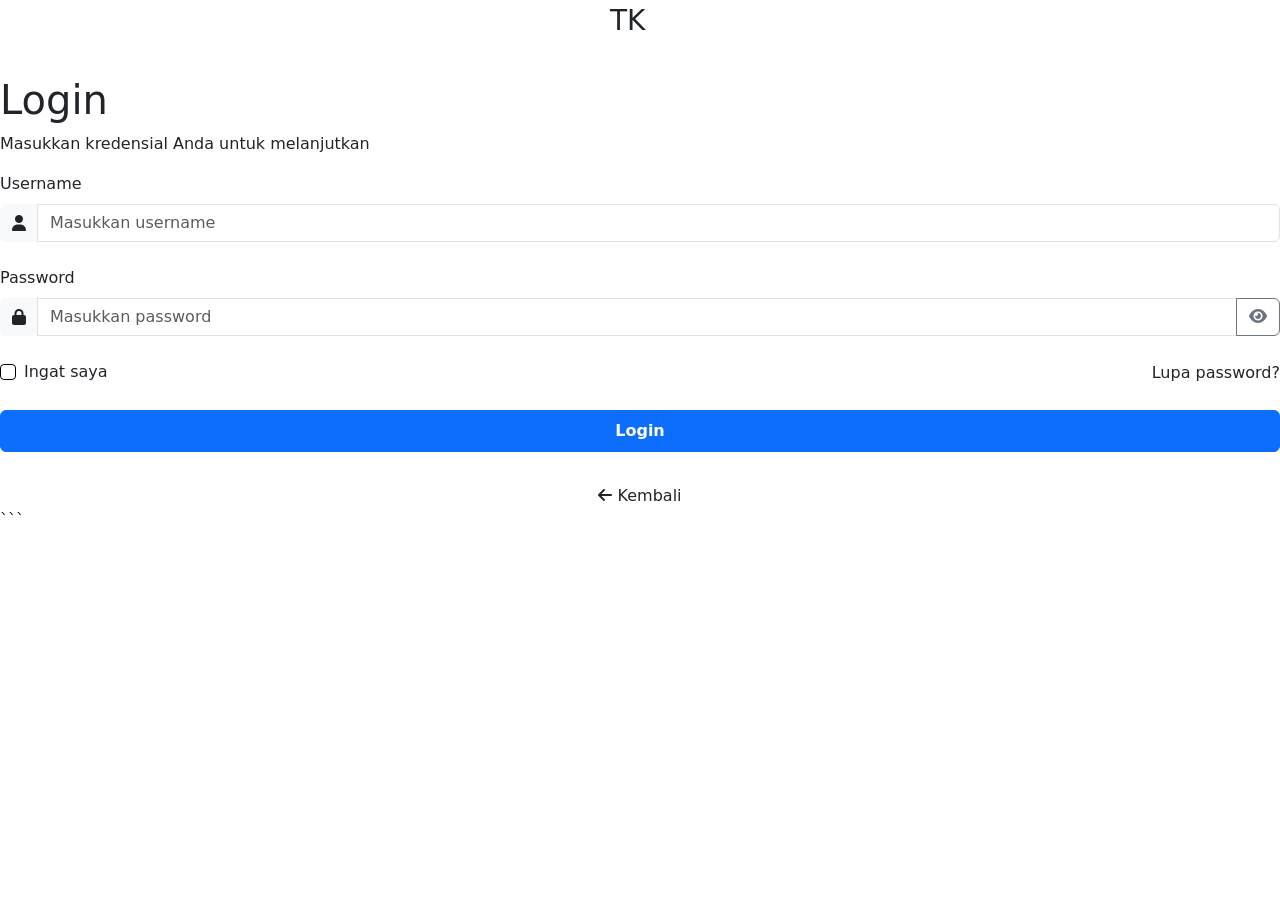
==== login-wali.html @ 8e35b64f "Initial commit" ====
<!DOCTYPE html>

<html lang="id">
<head>
    <meta charset="UTF-8">
    <meta name="viewport" content="width=device-width, initial-scale=1.0">
    <title>Login Wali Murid - Sistem Asesmen Anak TK</title>
<link href="https://cdn.jsdelivr.net/npm/bootstrap@5.3.0/dist/css/bootstrap.min.css" rel="stylesheet">
<link href="https://cdnjs.cloudflare.com/ajax/libs/font-awesome/6.4.0/css/all.min.css" rel="stylesheet">
<link rel="stylesheet" href="css/style.css">
</head>

<body>
<div class="login-container">
    <div class="login-box">
        <div class="login-header">
            <div class="school-logo mb-3 mx-auto" style="width: 60px; height: 60px; font-size: 28px;">
                TK
            </div>
            <h1>Login</h1>
            <p>Masukkan kredensial Anda untuk melanjutkan</p>
        </div>

        <form id="loginForm">
            <div class="mb-4">
                <label for="username" class="form-label">Username</label>
                <div class="input-group">
                    <span class="input-group-text" style="background-color: #F8F9FA; border: 1px solid var(--border-color);">
                        <i class="fas fa-user" style="color: var(--primary-color);"></i>
                    </span>
                    <input
                        type="text"
                        class="form-control"
                        id="username"
                        placeholder="Masukkan username"
                    >
                </div>
            </div>

            <div class="mb-4">
                <label for="password" class="form-label">Password</label>
                <div class="input-group">
                    <span class="input-group-text" style="background-color: #F8F9FA; border: 1px solid var(--border-color);">
                        <i class="fas fa-lock" style="color: var(--primary-color);"></i>
                    </span>

                    <input
                        type="password"
                        class="form-control"
                        id="password"
                        placeholder="Masukkan password"
                    >

                    <button
                        class="btn btn-outline-secondary"
                        type="button"
                        id="togglePassword"
                    >
                        <i class="fas fa-eye"></i>
                    </button>
                </div>
            </div>

            <div class="d-flex justify-content-between align-items-center mb-4">
                <div class="form-check">
                    <input
                        class="form-check-input"
                        type="checkbox"
                        id="remember"
                        style="border-color: var(--primary-color);"
                    >
                    <label class="form-check-label" for="remember">
                        Ingat saya
                    </label>
                </div>

                <a
                    href="#"
                    class="text-decoration-none"
                    style="color: var(--primary-color); font-weight: 500;"
                >
                    Lupa password?
                </a>
            </div>

            <button
                type="submit"
                class="btn btn-primary w-100 fw-bold py-2 mb-3"
            >
                Login
            </button>
        </form>

        <div class="text-center">
            <a
                href="index.html"
                class="text-decoration-none d-block mt-3"
                style="color: var(--primary-color); font-weight: 500;"
            >
                <i class="fas fa-arrow-left"></i> Kembali
            </a>
        </div>
    </div>
</div>

<script>
    // Tampilkan / sembunyikan password
    document.getElementById('togglePassword').addEventListener('click', function () {
        const passwordInput = document.getElementById('password');
        const icon = this.querySelector('i');

        if (passwordInput.type === 'password') {
            passwordInput.type = 'text';
            icon.classList.remove('fa-eye');
            icon.classList.add('fa-eye-slash');
        } else {
            passwordInput.type = 'password';
            icon.classList.remove('fa-eye-slash');
            icon.classList.add('fa-eye');
        }
    });

    // Langsung masuk dashboard tanpa autentikasi
    document.getElementById('loginForm').addEventListener('submit', function (e) {
        e.preventDefault();

        // Redirect ke dashboard wali
        window.location.href = 'dashboard-wali.html';
    });
</script>

<script src="https://cdn.jsdelivr.net/npm/bootstrap@5.3.0/dist/js/bootstrap.bundle.min.js"></script>
```

</body>
</html>
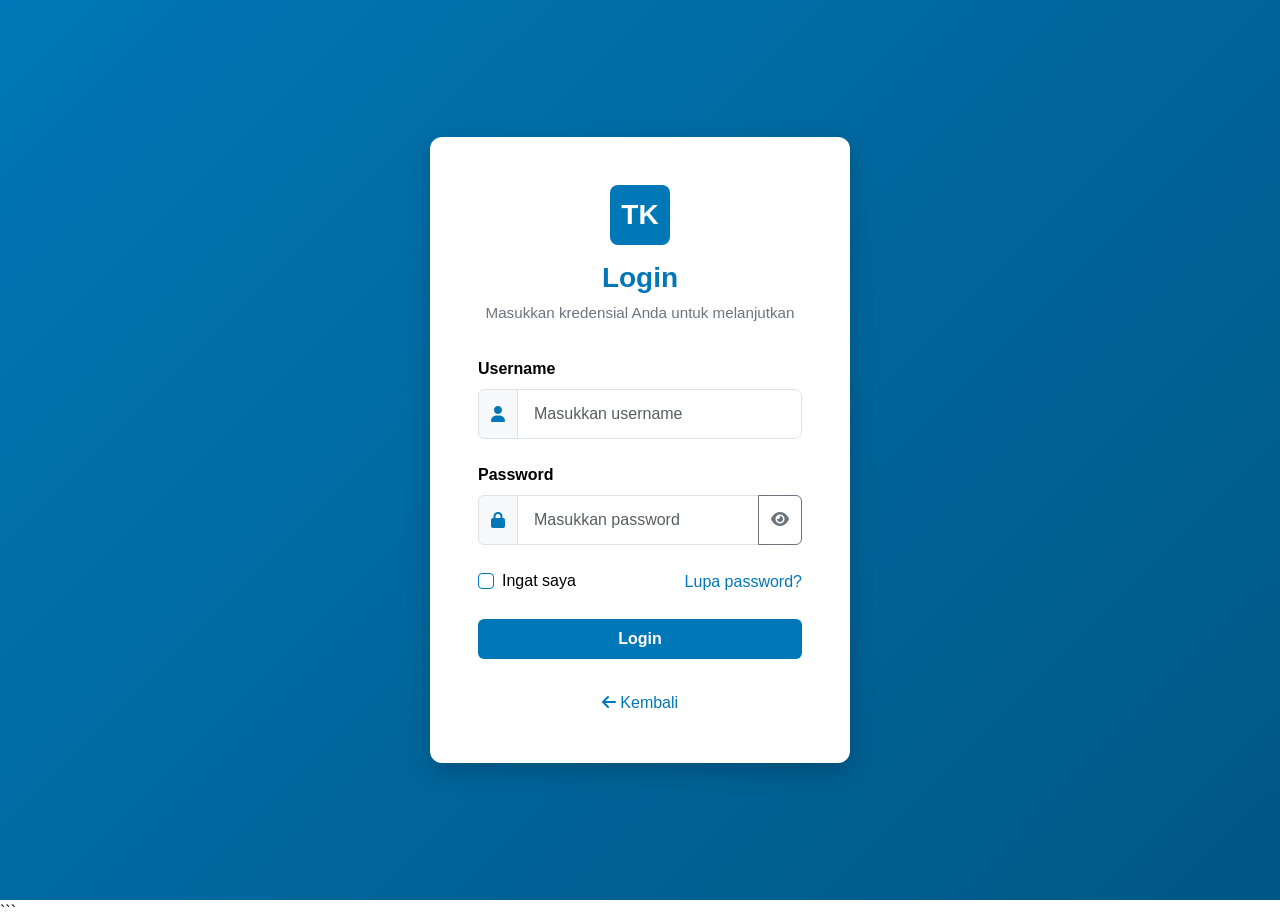
==== commit 6aaa0fd4: "update fitur login" ====
--- a/login-wali.html
+++ b/login-wali.html
@@ -7,7 +7,7 @@
     <title>Login Wali Murid - Sistem Asesmen Anak TK</title>
 <link href="https://cdn.jsdelivr.net/npm/bootstrap@5.3.0/dist/css/bootstrap.min.css" rel="stylesheet">
 <link href="https://cdnjs.cloudflare.com/ajax/libs/font-awesome/6.4.0/css/all.min.css" rel="stylesheet">
-<link rel="stylesheet" href="css/style.css">
+<link rel="stylesheet" href="assets/css/style.css">
 </head>
 
 <body>
--- a/assets/css/style.css
+++ b/assets/css/style.css
@@ -0,0 +1,902 @@
+/* Color Palette */
+:root {
+    --primary-color: #0077B6;
+    --primary-hover: #005785;
+    --primary-disabled: #023F5F;
+    --accent-color: #5ABAEC;
+    --bg-primary: #FFFFFF;
+    --bg-secondary: #E4E4E4;
+    --sidebar-bg: #C4C5CD;
+    --text-color: #000000;
+    --text-light: #6C757D;
+    --border-color: #DEE2E6;
+    --secondary:#FFC107;
+    --light-bg:#F5F8FC;
+}
+
+/* General Styles */
+* {
+    margin: 0;
+    padding: 0;
+    box-sizing: border-box;
+}
+
+html, body {
+    font-family: 'Segoe UI', Tahoma, Geneva, Verdana, sans-serif;
+    color: var(--text-color);
+    background-color: var(--bg-primary);
+}
+
+/* Primary Button Override */
+.btn-primary {
+    background-color: var(--primary-color);
+    border-color: var(--primary-color);
+    color: white;
+}
+
+.btn-primary:hover {
+    background-color: var(--primary-hover);
+    border-color: var(--primary-hover);
+    color: white;
+}
+
+.btn-primary:disabled {
+    background-color: var(--primary-disabled);
+    border-color: var(--primary-disabled);
+}
+
+/* Outline Primary Button */
+.btn-outline-primary {
+    color: var(--primary-color);
+    border-color: var(--primary-color);
+}
+
+.btn-outline-primary:hover {
+    background-color: var(--primary-color);
+    border-color: var(--primary-color);
+    color: white;
+}
+
+/* Accent Button */
+.btn-accent {
+    background-color: var(--accent-color);
+    border-color: var(--accent-color);
+    color: white;
+}
+
+.btn-accent:hover {
+    background-color: #4199d0;
+    border-color: #4199d0;
+}
+
+/* Cards */
+.card {
+    border: none;
+    border-radius: 12px;
+    box-shadow: 0 2px 8px rgba(0, 0, 0, 0.08);
+    transition: box-shadow 0.3s ease, transform 0.3s ease;
+}
+
+.card:hover {
+    box-shadow: 0 8px 16px rgba(0, 0, 0, 0.12);
+    transform: translateY(-2px);
+}
+
+.card-header {
+    background-color: var(--bg-secondary);
+    border: none;
+    border-radius: 12px 12px 0 0;
+    padding: 1.5rem;
+    font-weight: 600;
+    color: var(--text-color);
+}
+
+.card-body {
+    padding: 1.5rem;
+}
+
+/* Forms */
+.form-control, .form-select {
+    border: 1px solid var(--border-color);
+    border-radius: 8px;
+    padding: 0.75rem 1rem;
+    transition: border-color 0.3s ease, box-shadow 0.3s ease;
+}
+
+.form-control:focus, .form-select:focus {
+    border-color: var(--primary-color);
+    box-shadow: 0 0 0 0.2rem rgba(0, 119, 182, 0.15);
+}
+
+.form-label {
+    font-weight: 600;
+    color: var(--text-color);
+    margin-bottom: 0.5rem;
+}
+
+/* Tables */
+.table {
+    font-size: 0.95rem;
+}
+
+.table thead th {
+    background-color: var(--sidebar-bg);
+    color: var(--text-color);
+    font-weight: 600;
+    border: none;
+    padding: 1rem;
+}
+
+.table tbody td {
+    padding: 1rem;
+    vertical-align: middle;
+    border-color: var(--border-color);
+}
+
+.table tbody tr:hover {
+    background-color: #F8F9FA;
+}
+
+/* Navbar */
+.navbar {
+    background-color: var(--bg-primary) !important;
+}
+
+.navbar-brand {
+    font-weight: 700;
+    color: var(--primary-color) !important;
+}
+
+.nav-link {
+    color: var(--text-color) !important;
+    font-weight: 500;
+    transition: color 0.3s ease;
+}
+
+.nav-link:hover {
+    color: var(--primary-color) !important;
+}
+
+.school-logo {
+    width: 40px;
+    height: 40px;
+    background-color: var(--primary-color);
+    color: white;
+    border-radius: 8px;
+    display: flex;
+    align-items: center;
+    justify-content: center;
+    font-weight: bold;
+    font-size: 18px;
+}
+
+/* Sidebar */
+.sidebar {
+    background-color: var(--sidebar-bg);
+    border-radius: 12px;
+    padding: 0;
+    min-height: 100vh;
+}
+
+.sidebar-menu {
+    list-style: none;
+    padding: 0;
+    margin: 0;
+}
+
+.sidebar-menu li {
+    border-bottom: 1px solid rgba(0, 0, 0, 0.08);
+}
+
+.sidebar-menu li:last-child {
+    border-bottom: none;
+}
+
+.sidebar-menu a {
+    display: flex;
+    align-items: center;
+    padding: 1rem 1.5rem;
+    color: var(--text-color);
+    text-decoration: none;
+    transition: background-color 0.3s ease, color 0.3s ease;
+    font-weight: 500;
+}
+
+.sidebar-menu a:hover {
+    background-color: rgba(0, 119, 182, 0.1);
+    color: var(--primary-color);
+}
+
+.sidebar-menu a.active {
+    background-color: var(--primary-color);
+    color: white;
+}
+
+.sidebar-menu i {
+    width: 24px;
+    margin-right: 12px;
+    text-align: center;
+    font-size: 18px;
+}
+
+/* Dashboard Layout */
+.dashboard-container {
+    display: flex;
+    min-height: 100vh;
+    gap: 2rem;
+    padding: 2rem;
+    background-color: #F8F9FA;
+}
+
+.dashboard-content {
+    flex: 1;
+}
+
+.main-sidebar {
+    width: 250px;
+    position: sticky;
+    top: 2rem;
+    height: fit-content;
+}
+
+/* Statistics Cards */
+.stat-card {
+    background-color: var(--bg-primary);
+    border-radius: 12px;
+    padding: 1.5rem;
+    margin-bottom: 1rem;
+    box-shadow: 0 2px 8px rgba(0, 0, 0, 0.08);
+}
+
+.stat-icon {
+    width: 60px;
+    height: 60px;
+    border-radius: 12px;
+    display: flex;
+    align-items: center;
+    justify-content: center;
+    font-size: 28px;
+    color: white;
+    margin-bottom: 1rem;
+}
+
+.stat-icon.primary {
+    background-color: var(--primary-color);
+}
+
+.stat-icon.accent {
+    background-color: var(--accent-color);
+}
+
+.stat-label {
+    font-size: 0.875rem;
+    color: var(--text-light);
+    font-weight: 600;
+    text-transform: uppercase;
+    letter-spacing: 0.5px;
+}
+
+.stat-value {
+    font-size: 2rem;
+    font-weight: 700;
+    color: var(--text-color);
+    margin-top: 0.5rem;
+}
+
+/* Feature Cards (Landing) */
+.feature-card {
+    background-color: var(--bg-primary);
+    border-radius: 12px;
+    padding: 2rem;
+    text-align: center;
+    box-shadow: 0 2px 8px rgba(0, 0, 0, 0.08);
+    transition: box-shadow 0.3s ease, transform 0.3s ease;
+    height: 100%;
+}
+
+.feature-card:hover {
+    box-shadow: 0 8px 16px rgba(0, 0, 0, 0.12);
+    transform: translateY(-4px);
+}
+
+.feature-icon {
+    font-size: 3rem;
+    color: var(--primary-color);
+}
+
+/* Contact Card */
+.contact-card{
+    background: #fff;
+    border-radius: 16px;
+    padding: 20px 15px;
+    box-shadow: 0 4px 12px rgba(0,0,0,.08);
+    transition: all .3s ease;
+}
+    
+.contact-card:hover{
+    transform: translateY(-5px);
+}
+    
+.contact-icon{
+    font-size: 32px;
+    color: #0077B6;
+}
+    
+@media (max-width: 768px){
+    .contact-card{
+        padding: 16px 10px;
+    }
+    .contact-icon{
+        font-size: 28px;
+    }
+    .contact-card h6{
+        font-size: 14px;
+    }
+    .contact-card p{
+        font-size: 12px;
+    }
+}
+    
+
+/* Hero Section */
+.hero-section {
+    min-height: 600px;
+    display: flex;
+    align-items: center;
+}
+
+.min-vh-50 {
+    min-height: 50vh;
+}
+
+.hero-illustration {
+    display: flex;
+    align-items: center;
+    justify-content: center;
+    height: 400px;
+}
+
+/* Login & Role Selection */
+.login-container {
+    min-height: 100vh;
+    display: flex;
+    align-items: center;
+    justify-content: center;
+    background: linear-gradient(135deg, #0077B6 0%, #005785 100%);
+}
+
+.login-box {
+    background-color: var(--bg-primary);
+    border-radius: 12px;
+    box-shadow: 0 8px 24px rgba(0, 0, 0, 0.2);
+    padding: 3rem;
+    width: 100%;
+    max-width: 420px;
+}
+
+.login-header {
+    text-align: center;
+    margin-bottom: 2rem;
+}
+
+.login-header h1 {
+    font-size: 1.75rem;
+    font-weight: 700;
+    color: var(--primary-color);
+    margin-bottom: 0.5rem;
+}
+
+.login-header p {
+    color: var(--text-light);
+    font-size: 0.95rem;
+}
+
+/* Role Selection */
+.role-selection-container {
+    min-height: 100vh;
+    display: flex;
+    align-items: center;
+    justify-content: center;
+    background: linear-gradient(135deg, #0077B6 0%, #005785 100%);
+    padding: 2rem;
+}
+
+.role-cards-wrapper {
+    width: 100%;
+    max-width: 1000px;
+}
+
+.role-card {
+    background-color: var(--bg-primary);
+    border-radius: 12px;
+    padding: 2rem;
+    text-align: center;
+    box-shadow: 0 8px 24px rgba(0, 0, 0, 0.12);
+    transition: all 0.3s ease;
+    border: 2px solid transparent;
+}
+
+.role-card:hover {
+    box-shadow: 0 12px 32px rgba(0, 0, 0, 0.2);
+    transform: translateY(-8px);
+    border-color: var(--primary-color);
+}
+
+.role-icon {
+    font-size: 4rem;
+    color: var(--primary-color);
+    margin-bottom: 1.5rem;
+}
+
+.role-card h4 {
+    font-size: 1.5rem;
+    font-weight: 700;
+    color: var(--text-color);
+    margin-bottom: 1.5rem;
+}
+
+/* Badge */
+.badge-primary {
+    background-color: var(--primary-color);
+    color: white;
+}
+
+.badge-accent {
+    background-color: var(--accent-color);
+    color: white;
+}
+
+/* Alerts */
+.alert {
+    border: none;
+    border-radius: 8px;
+}
+
+.alert-info {
+    background-color: rgba(90, 171, 236, 0.1);
+    color: #0077B6;
+    border-left: 4px solid var(--accent-color);
+}
+
+.alert-success {
+    background-color: rgba(40, 167, 69, 0.1);
+    border-left: 4px solid #28a745;
+}
+
+.alert-warning {
+    background-color: rgba(255, 193, 7, 0.1);
+    border-left: 4px solid #ffc107;
+}
+
+.alert-danger {
+    background-color: rgba(220, 53, 69, 0.1);
+    border-left: 4px solid #dc3545;
+}
+
+/* Modal */
+.modal-header {
+    background-color: var(--primary-color);
+    color: white;
+    border: none;
+}
+
+.modal-header .btn-close {
+    filter: brightness(0) invert(1);
+}
+
+/* Spacing Utilities */
+.gap-4 {
+    gap: 1.5rem;
+}
+
+.gap-3 {
+    gap: 1rem;
+}
+
+/* Responsive */
+@media (max-width: 768px) {
+    .hero-section {
+        padding-top: 50px !important;
+        padding-bottom: 50px !important;
+    }
+    .hero-section h1 {
+        font-size: 2rem;
+        text-align: center;
+    }
+
+    .hero-section p {
+        text-align: center;
+    }
+    .feature-card {
+        text-align: center;
+        padding: 20px;
+    }
+    .navbar-nav {
+        padding-top: 15px;
+    }
+
+    .navbar .btn {
+        width: 100%;
+        margin-top: 10px;
+        margin-left: 0 !important;
+    }
+    footer {
+        text-align: center;
+    }
+
+}
+
+/* Animations */
+@keyframes fadeIn {
+    from {
+        opacity: 0;
+        transform: translateY(10px);
+    }
+    to {
+        opacity: 1;
+        transform: translateY(0);
+    }
+}
+
+.fade-in {
+    animation: fadeIn 0.3s ease-out;
+}
+
+/* Header Navigation */
+.top-header {
+    background-color: var(--bg-primary);
+    border-bottom: 1px solid var(--border-color);
+    padding: 1rem 0;
+    margin-bottom: 2rem;
+    box-shadow: 0 2px 4px rgba(0, 0, 0, 0.04);
+}
+
+.user-menu {
+    display: flex;
+    align-items: center;
+    gap: 1rem;
+}
+
+.user-avatar {
+    width: 40px;
+    height: 40px;
+    border-radius: 50%;
+    background-color: var(--accent-color);
+    color: white;
+    display: flex;
+    align-items: center;
+    justify-content: center;
+    font-weight: 600;
+    cursor: pointer;
+}
+
+/* About Section */
+.about-content p {
+    line-height: 1.8;
+    color: var(--text-light);
+}
+
+/* =========================
+   ANIMASI HERO
+========================= */
+.hero-section {
+    position: relative;
+    overflow: hidden;
+}
+
+.hero-illustration {
+    animation: floating 4s ease-in-out infinite;
+}
+
+@keyframes floating {
+    0%,100%{
+        transform: translateY(0);
+    }
+    50%{
+        transform: translateY(-20px);
+    }
+}
+
+/* =========================
+   ANIMASI CARD FITUR
+========================= */
+.feature-card,
+.contact-card {
+    transition: all 0.35s ease;
+    border-radius: 16px;
+}
+
+.feature-card:hover,
+.contact-card:hover {
+    transform: translateY(-10px);
+    box-shadow: 0 15px 35px rgba(0,0,0,0.15);
+}
+
+/* =========================
+   ANIMASI BUTTON
+========================= */
+.btn {
+    transition: all .3s ease;
+}
+
+.btn:hover {
+    transform: translateY(-3px);
+}
+
+/* =========================
+   ANIMASI NAVBAR
+========================= */
+.nav-link {
+    position: relative;
+}
+
+.nav-link::after {
+    content: '';
+    position: absolute;
+    left: 0;
+    bottom: -2px;
+    width: 0%;
+    height: 2px;
+    background: #0077B6;
+    transition: 0.3s;
+}
+
+.nav-link:hover::after {
+    width: 100%;
+}
+
+/* =========================
+   FADE UP
+========================= */
+.fade-up {
+    opacity: 0;
+    transform: translateY(50px);
+    transition: all .8s ease;
+}
+
+.fade-up.show {
+    opacity: 1;
+    transform: translateY(0);
+}
+
+/* =========================
+   BUBBLE BACKGROUND HERO
+========================= */
+.bubble {
+    position: absolute;
+    border-radius: 50%;
+    background: rgba(255,255,255,0.08);
+}
+
+.bubble1 {
+    width: 180px;
+    height: 180px;
+    left: 5%;
+    top: 20%;
+    animation: bubbleMove 8s infinite ease-in-out;
+}
+
+.bubble2 {
+    width: 120px;
+    height: 120px;
+    right: 10%;
+    top: 15%;
+    animation: bubbleMove 10s infinite ease-in-out;
+}
+
+.bubble3 {
+    width: 250px;
+    height: 250px;
+    bottom: -80px;
+    left: 40%;
+    animation: bubbleMove 12s infinite ease-in-out;
+}
+
+@keyframes bubbleMove {
+    0%,100% {
+        transform: translateY(0);
+    }
+    50% {
+        transform: translateY(-30px);
+    }
+}
+
+/* =========================
+   HERO TEXT ANIMATION
+========================= */
+.hero-section h1 {
+    animation: slideLeft 1s ease;
+}
+
+.hero-section p {
+    animation: slideLeft 1.3s ease;
+}
+
+.hero-section .btn {
+    animation: slideLeft 1.6s ease;
+}
+
+@keyframes slideLeft {
+    from {
+        opacity: 0;
+        transform: translateX(-50px);
+    }
+    to {
+        opacity: 1;
+        transform: translateX(0);
+    }
+}
+.feature-card{
+    background: #fff;
+    border-radius: 16px;
+    padding: 20px 15px;
+    box-shadow: 0 4px 12px rgba(0,0,0,.08);
+    transition: all .3s ease;
+    }
+    
+    .feature-card:hover{
+    transform: translateY(-5px);
+    }
+    
+    .feature-icon i{
+    font-size: 32px;
+    color: #0077B6;
+    }
+    @media (max-width: 768px){
+    .feature-card{
+        padding: 16px 10px;
+    }
+    .feature-icon i{
+        font-size: 28px;
+    }
+    .feature-card h6{
+        font-size: 14px;
+    }
+    .feature-card p{
+        font-size: 12px;
+    }
+}
+.header-card{
+        background: linear-gradient(
+            135deg,
+            #0077B6,
+            #0096C7
+        );
+        color:white;
+        overflow:hidden;
+        position:relative;
+}
+    
+.header-card::after{
+        content:'';
+        width:120px;
+        height:120px;
+        background:rgba(255,193,7,.25);
+        position:absolute;
+        right:-30px;
+        top:-30px;
+        border-radius:50%;
+}
+.user-avatar{
+    animation:pulse 3s infinite;
+}
+
+.quick-menu i{
+    color:#FFC107;
+}
+.quick-menu .card{
+    cursor:pointer;
+}
+
+.quick-menu .card:hover{
+
+    transform:
+        translateY(-8px)
+        scale(1.04);
+
+}
+@keyframes pulse{
+    0%{
+        box-shadow:0 0 0 0 rgba(255,193,7,.7);
+    }
+    70%{
+        box-shadow:0 0 0 12px rgba(255,193,7,0);
+    }
+    100%{
+        box-shadow:0 0 0 0 rgba(255,193,7,0);
+    }
+}
+.child-card{
+
+    background:
+    linear-gradient(
+        135deg,
+        #FFF8E1,
+        #FFFFFF
+    );
+
+    border-left:6px solid #FFC107;
+
+}
+.hasil-karya-card{
+
+    transition:.4s;
+
+}
+
+.hasil-karya-card:hover{
+
+    transform:
+    translateY(-10px);
+
+}
+.hasil-karya-card img{
+    height:180px;
+    object-fit:cover;
+}
+.btn-primary{
+
+    background:#0077B6;
+    border:none;
+
+    transition:.3s;
+
+}
+
+.btn-primary:hover{
+
+    background:#005F91;
+
+    transform:
+        translateY(-3px);
+
+}
+.summary-banner{
+
+    background:
+    linear-gradient(
+        135deg,
+        #FFC107,
+        #FFD54F
+    );
+
+    color:#333;
+
+}
+.bubble{
+    position:fixed;
+    border-radius:50%;
+    z-index:-1;
+}
+
+.bubble1{
+    width:180px;
+    height:180px;
+    background:rgba(0,119,182,.08);
+    top:10%;
+    right:-50px;
+
+    animation:float 8s infinite;
+}
+
+.bubble2{
+    width:120px;
+    height:120px;
+    background:rgba(255,193,7,.15);
+    bottom:20%;
+    left:-40px;
+
+    animation:float 10s infinite;
+}
+
+@keyframes float{
+
+    0%,100%{
+        transform:translateY(0);
+    }
+
+    50%{
+        transform:translateY(-25px);
+    }
+
+}
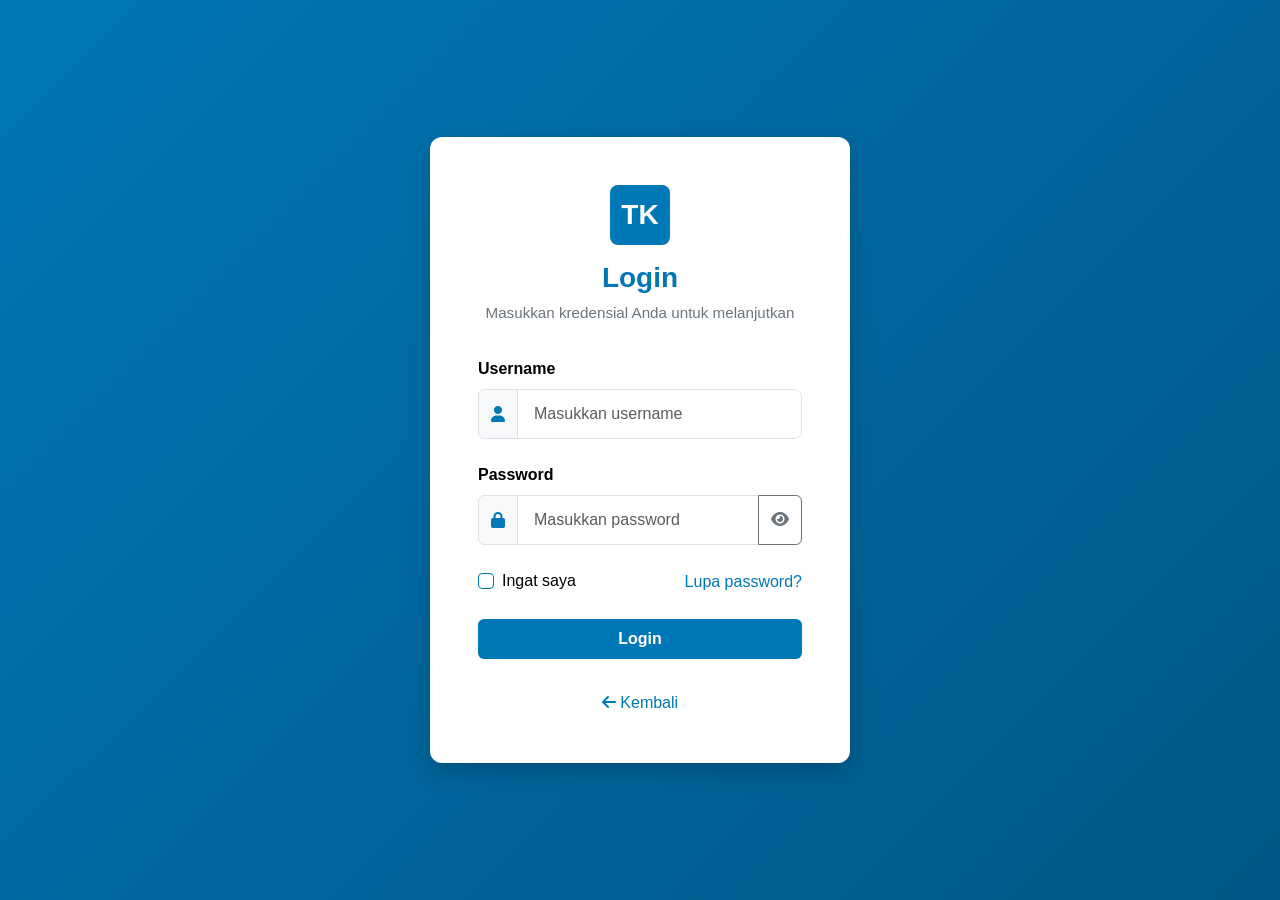
==== commit fd17c0c8: "update fitur login" ====
--- a/login-wali.html
+++ b/login-wali.html
@@ -130,7 +130,5 @@
 </script>
 
 <script src="https://cdn.jsdelivr.net/npm/bootstrap@5.3.0/dist/js/bootstrap.bundle.min.js"></script>
-```
-
 </body>
 </html>
